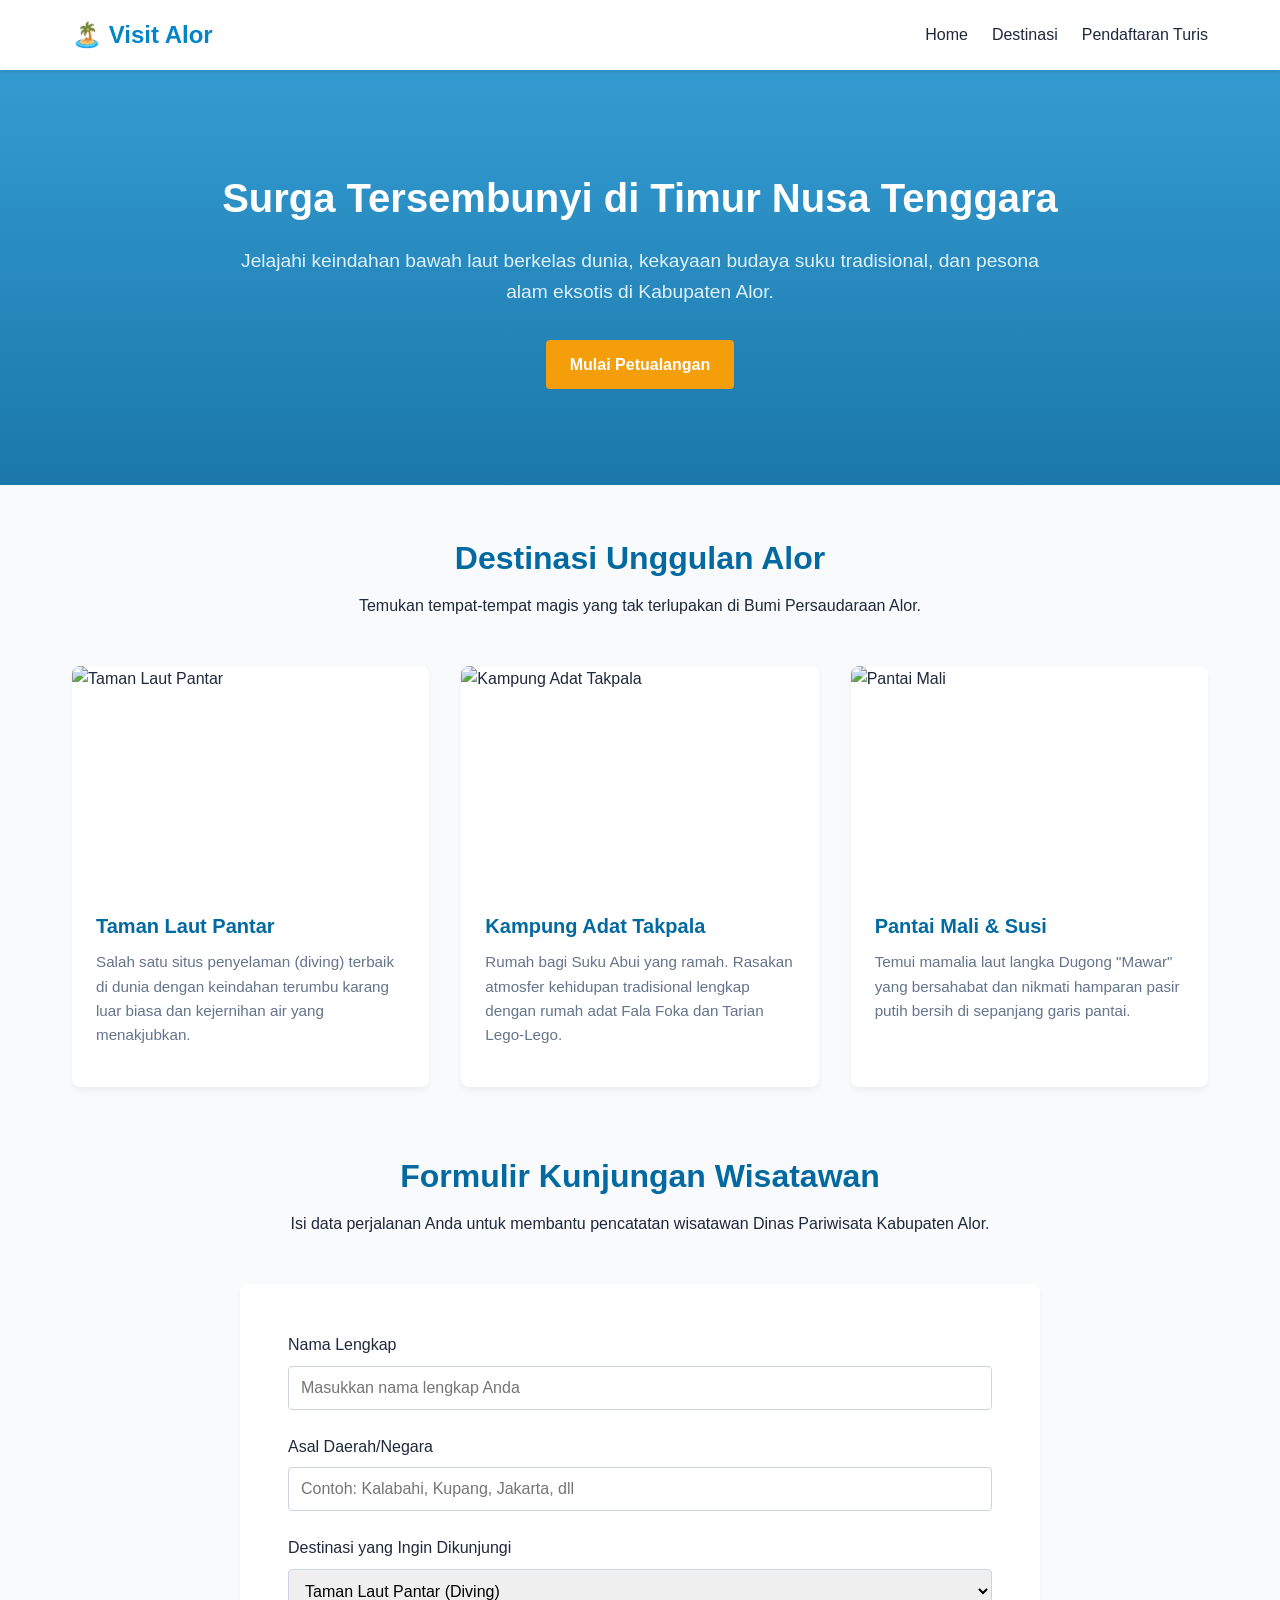
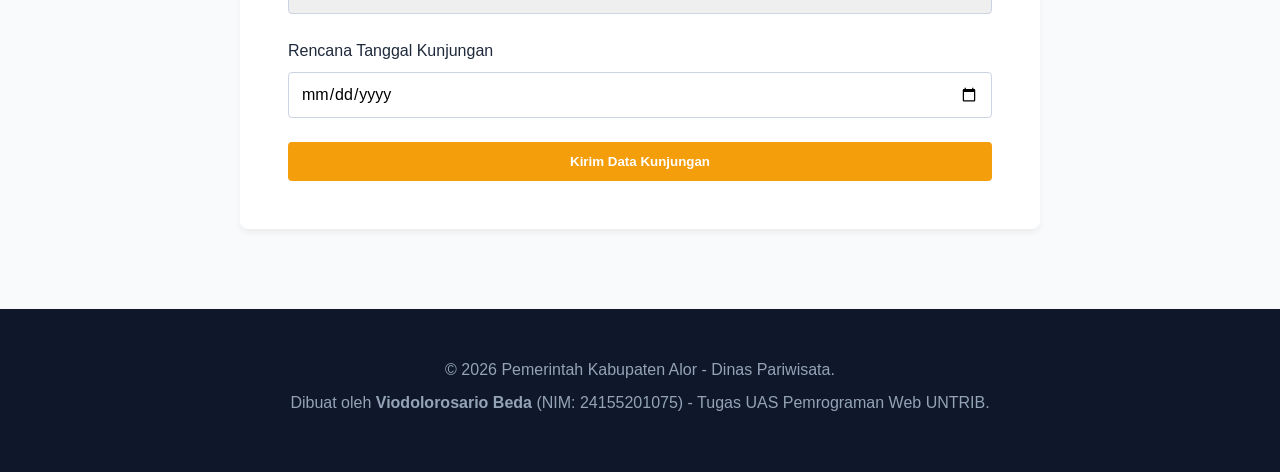
==== index.html @ 83e027a2 "Add files via upload" ====
<!DOCTYPE html>
<html lang="id">
<head>
    <meta charset="UTF-8">
    <meta name="viewport" content="width=device-width, initial-scale=1.0">
    <title>Sistem Informasi Pariwisata Kabupaten Alor - Visit Alor</title>
    <style>
        /* CSS Reset & Variable */
        :root {
            --primary-color: #0284c7;
            --primary-dark: #0369a1;
            --accent-color: #f59e0b;
            --text-dark: #1e293b;
            --text-light: #64748b;
            --bg-light: #f8fafc;
            --white: #ffffff;
        }

        * {
            margin: 0;
            padding: 0;
            box-sizing: border-box;
            font-family: 'Segoe UI', Tahoma, Geneva, Verdana, sans-serif;
        }

        body {
            background-color: var(--bg-light);
            color: var(--text-dark);
            line-height: 1.6;
            scroll-behavior: smooth;
        }

        /* Header & Navigation */
        header {
            background-color: var(--white);
            box-shadow: 0 2px 4px rgba(0,0,0,0.1);
            position: sticky;
            top: 0;
            z-index: 1000;
        }

        .navbar {
            max-width: 1200px;
            margin: 0 auto;
            display: flex;
            justify-content: space-between;
            align-items: center;
            padding: 1rem 2rem;
        }

        .logo {
            font-size: 1.5rem;
            font-weight: bold;
            color: var(--primary-color);
            display: flex;
            align-items: center;
            gap: 0.5rem;
        }

        .nav-links {
            list-style: none;
            display: flex;
            gap: 1.5rem;
        }

        .nav-links a {
            text-decoration: none;
            color: var(--text-dark);
            font-weight: 500;
            transition: color 0.3s;
        }

        .nav-links a:hover {
            color: var(--primary-color);
        }

        /* Hero Section */
        .hero {
            background: linear-gradient(rgba(2, 132, 199, 0.8), rgba(3, 105, 161, 0.9));
            color: var(--white);
            padding: 6rem 2rem;
            text-align: center;
        }

        .hero h1 {
            font-size: 2.5rem;
            margin-bottom: 1rem;
        }

        .hero p {
            font-size: 1.2rem;
            max-width: 800px;
            margin: 0 auto 2rem auto;
            color: #e0f2fe;
        }

        .btn {
            display: inline-block;
            background-color: var(--accent-color);
            color: var(--white);
            padding: 0.75rem 1.5rem;
            border-radius: 4px;
            text-decoration: none;
            font-weight: bold;
            transition: background-color 0.3s;
        }

        .btn:hover {
            background-color: #d97706;
        }

        /* Main Container */
        .container {
            max-width: 1200px;
            margin: 3rem auto;
            padding: 0 2rem;
        }

        .section-title {
            text-align: center;
            margin-bottom: 3rem;
        }

        .section-title h2 {
            font-size: 2rem;
            color: var(--primary-dark);
            margin-bottom: 0.5rem;
        }

        /* Destinasi Cards Grid */
        .grid {
            display: grid;
            grid-template-columns: repeat(auto-fit, minmax(300px, 1fr));
            gap: 2rem;
            margin-bottom: 4rem;
        }

        .card {
            background-color: var(--white);
            border-radius: 8px;
            overflow: hidden;
            box-shadow: 0 4px 6px rgba(0,0,0,0.05);
            transition: transform 0.3s;
        }

        .card:hover {
            transform: translateY(-5px);
        }

        .card-img {
            width: 100%;
            height: 220px;
            object-fit: cover;
            display: block;
        }

        .card-body {
            padding: 1.5rem;
        }

        .card-title {
            font-size: 1.25rem;
            color: var(--primary-dark);
            margin-bottom: 0.5rem;
        }

        .card-text {
            color: var(--text-light);
            font-size: 0.95rem;
            margin-bottom: 1rem;
        }

        /* Form Section */
        .booking-section {
            background-color: var(--white);
            border-radius: 8px;
            padding: 3rem;
            box-shadow: 0 4px 6px rgba(0,0,0,0.05);
            max-width: 800px;
            margin: 0 auto;
        }

        .form-group {
            margin-bottom: 1.5rem;
        }

        .form-group label {
            display: block;
            margin-bottom: 0.5rem;
            font-weight: 500;
        }

        .form-control {
            width: 100%;
            padding: 0.75rem;
            border: 1px solid #cbd5e1;
            border-radius: 4px;
            font-size: 1rem;
        }

        .form-control:focus {
            outline: none;
            border-color: var(--primary-color);
        }

        /* Footer */
        footer {
            background-color: #0f172a;
            color: #94a3b8;
            padding: 3rem 2rem;
            text-align: center;
            margin-top: 5rem;
        }

        footer p {
            margin-bottom: 0.5rem;
        }

        footer a {
            color: var(--primary-color);
            text-decoration: none;
        }
    </style>
</head>
<body>

    <header>
        <nav class="navbar">
            <div class="logo">🏝️ Visit Alor</div>
            <ul class="nav-links">
                <li><a href="#home">Home</a></li>
                <li><a href="#destinasi">Destinasi</a></li>
                <li><a href="#booking">Pendaftaran Turis</a></li>
            </ul>
        </nav>
    </header>

    <section class="hero" id="home">
        <h1>Surga Tersembunyi di Timur Nusa Tenggara</h1>
        <p>Jelajahi keindahan bawah laut berkelas dunia, kekayaan budaya suku tradisional, dan pesona alam eksotis di Kabupaten Alor.</p>
        <a href="#destinasi" class="btn">Mulai Petualangan</a>
    </section>

    <div class="container">
        
        <section id="destinasi">
            <div class="section-title">
                <h2>Destinasi Unggulan Alor</h2>
                <p>Temukan tempat-tempat magis yang tak terlupakan di Bumi Persaudaraan Alor.</p>
            </div>

            <div class="grid">
                <!-- Kartu 1: Taman Laut Pantar -->
                <div class="card">
                    <img src="images/pantar.jpg" alt="Taman Laut Pantar" class="card-img">
                    <div class="card-body">
                        <h3 class="card-title">Taman Laut Pantar</h3>
                        <p class="card-text">Salah satu situs penyelaman (diving) terbaik di dunia dengan keindahan terumbu karang luar biasa dan kejernihan air yang menakjubkan.</p>
                    </div>
                </div>

                <!-- Kartu 2: Kampung Adat Takpala -->
                <div class="card">
                    <img src="images/takpala.jpg" alt="Kampung Adat Takpala" class="card-img">
                    <div class="card-body">
                        <h3 class="card-title">Kampung Adat Takpala</h3>
                        <p class="card-text">Rumah bagi Suku Abui yang ramah. Rasakan atmosfer kehidupan tradisional lengkap dengan rumah adat Fala Foka dan Tarian Lego-Lego.</p>
                    </div>
                </div>

                <!-- Kartu 3: Pantai Mali (Dugong) -->
                <div class="card">
                    <img src="images/mali.jpg" alt="Pantai Mali" class="card-img">
                    <div class="card-body">
                        <h3 class="card-title">Pantai Mali & Susi</h3>
                        <p class="card-text">Temui mamalia laut langka Dugong "Mawar" yang bersahabat dan nikmati hamparan pasir putih bersih di sepanjang garis pantai.</p>
                    </div>
                </div>
            </div>
        </section>

        <section id="booking">
            <div class="section-title">
                <h2>Formulir Kunjungan Wisatawan</h2>
                <p>Isi data perjalanan Anda untuk membantu pencatatan wisatawan Dinas Pariwisata Kabupaten Alor.</p>
            </div>

            <div class="booking-section">
                <form id="visitForm" onsubmit="event.preventDefault(); alert('Pendaftaran Berhasil! Terima kasih telah berencana berkunjung ke Alor.');">
                    <div class="form-group">
                        <label for="nama">Nama Lengkap</label>
                        <input type="text" id="nama" class="form-control" placeholder="Masukkan nama lengkap Anda" required>
                    </div>
                    <div class="form-group">
                        <label for="asal">Asal Daerah/Negara</label>
                        <input type="text" id="asal" class="form-control" placeholder="Contoh: Kalabahi, Kupang, Jakarta, dll" required>
                    </div>
                    <div class="form-group">
                        <label for="destinasi-pilihan">Destinasi yang Ingin Dikunjungi</label>
                        <select id="destinasi-pilihan" class="form-control">
                            <option value="pantar">Taman Laut Pantar (Diving)</option>
                            <option value="takpala">Kampung Adat Takpala (Budaya)</option>
                            <option value="mali">Pantai Mali (Wisata Dugong)</option>
                        </select>
                    </div>
                    <div class="form-group">
                        <label for="tanggal">Rencana Tanggal Kunjungan</label>
                        <input type="date" id="tanggal" class="form-control" required>
                    </div>
                    <button type="submit" class="btn" style="width: 100%; border: none; cursor: pointer;">Kirim Data Kunjungan</button>
                </form>
            </div>
        </section>

    </div>

    <footer>
        <p>&copy; 2026 Pemerintah Kabupaten Alor - Dinas Pariwisata.</p>
        <p>Dibuat oleh <strong>Viodolorosario Beda</strong> (NIM: 24155201075) - Tugas UAS Pemrograman Web UNTRIB.</p>
    </footer>

</body>
</html>
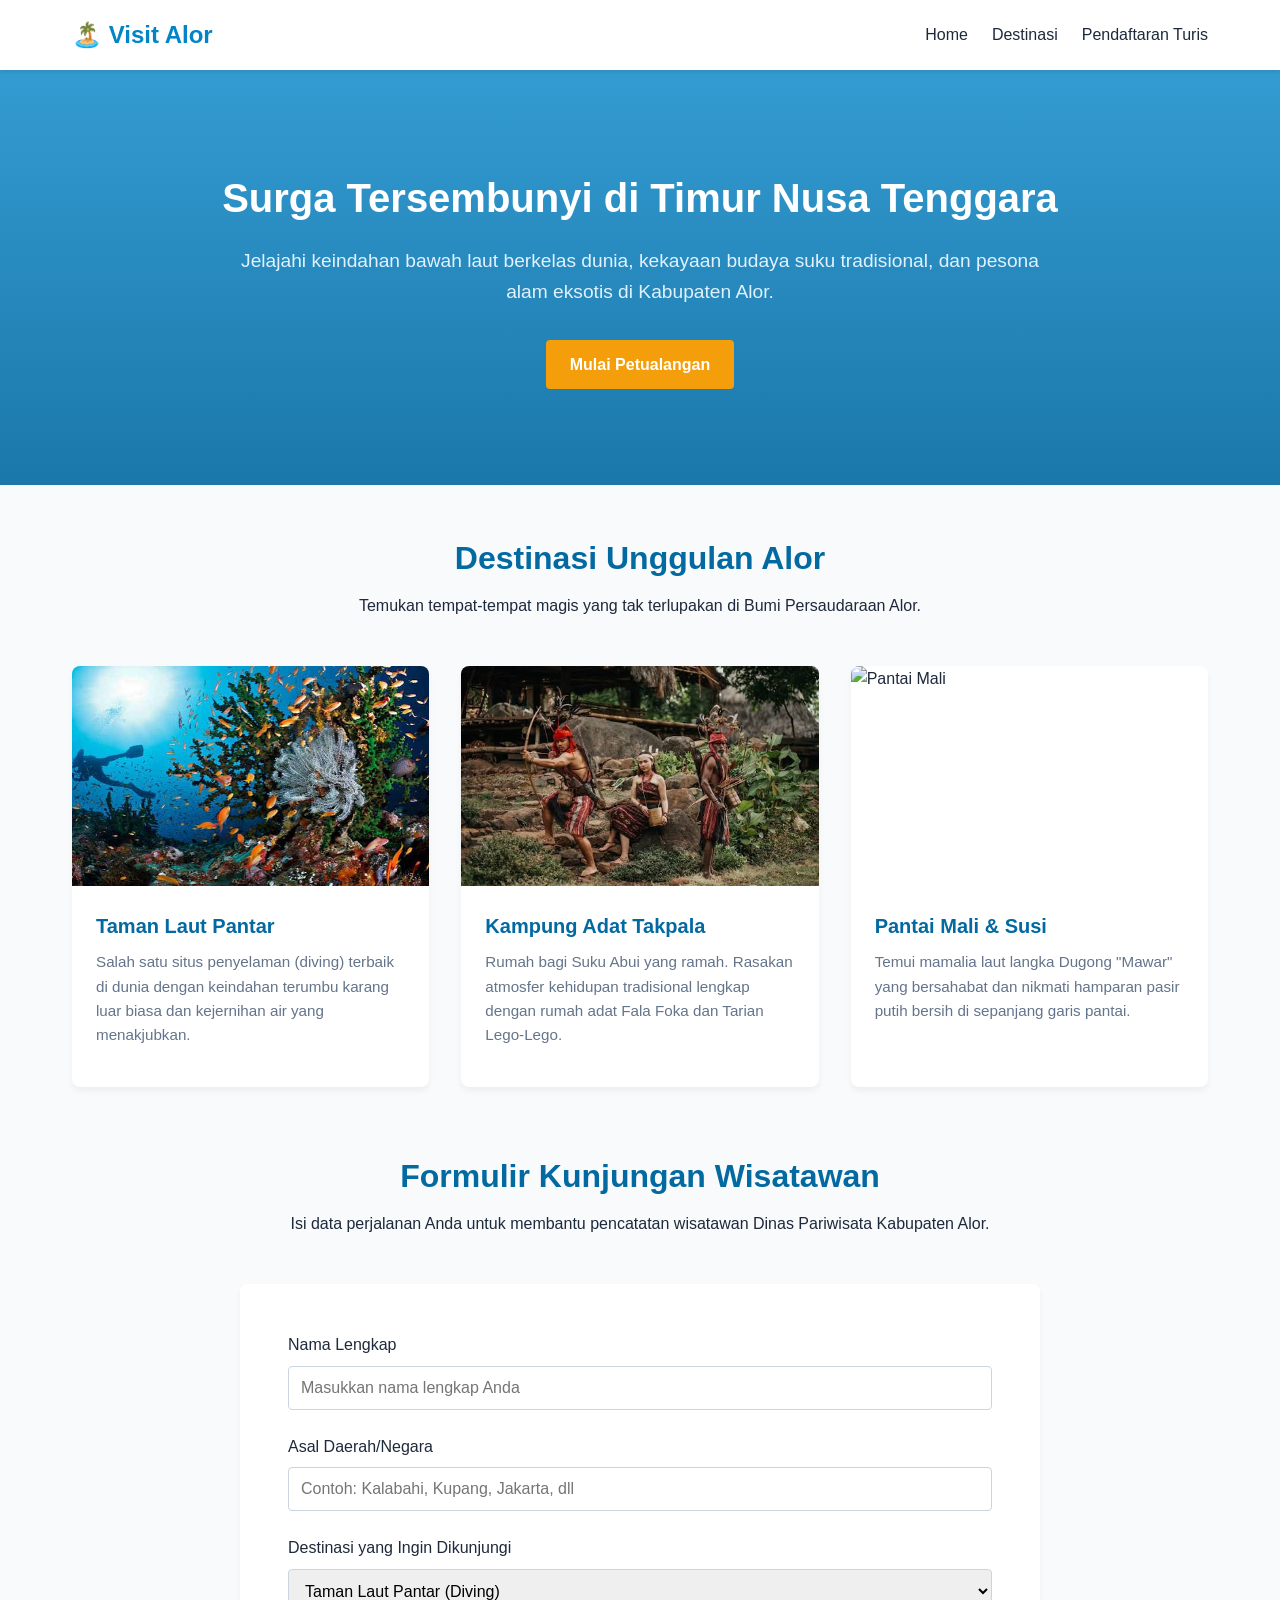
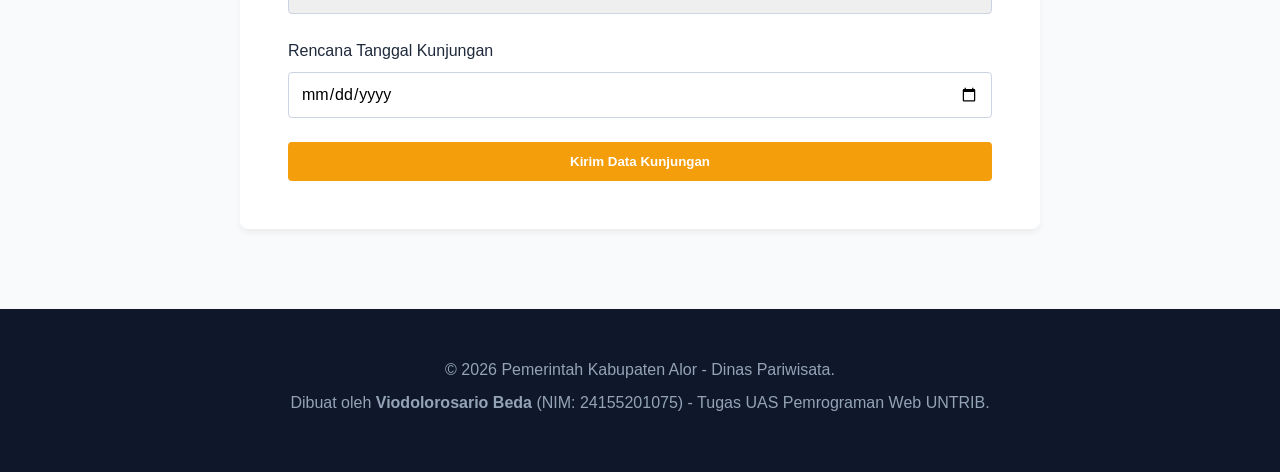
==== commit 26bf8334: "Add files via upload" ====
--- a/index.html
+++ b/index.html
@@ -252,7 +252,7 @@
             <div class="grid">
                 <!-- Kartu 1: Taman Laut Pantar -->
                 <div class="card">
-                    <img src="images/pantar.jpg" alt="Taman Laut Pantar" class="card-img">
+                    <img src="pantar.jpg" alt="Taman Laut Pantar" class="card-img">
                     <div class="card-body">
                         <h3 class="card-title">Taman Laut Pantar</h3>
                         <p class="card-text">Salah satu situs penyelaman (diving) terbaik di dunia dengan keindahan terumbu karang luar biasa dan kejernihan air yang menakjubkan.</p>
@@ -261,7 +261,7 @@
 
                 <!-- Kartu 2: Kampung Adat Takpala -->
                 <div class="card">
-                    <img src="images/takpala.jpg" alt="Kampung Adat Takpala" class="card-img">
+                    <img src="takpala.jpg" alt="Kampung Adat Takpala" class="card-img">
                     <div class="card-body">
                         <h3 class="card-title">Kampung Adat Takpala</h3>
                         <p class="card-text">Rumah bagi Suku Abui yang ramah. Rasakan atmosfer kehidupan tradisional lengkap dengan rumah adat Fala Foka dan Tarian Lego-Lego.</p>
@@ -270,7 +270,7 @@
 
                 <!-- Kartu 3: Pantai Mali (Dugong) -->
                 <div class="card">
-                    <img src="images/mali.jpg" alt="Pantai Mali" class="card-img">
+                    <img src="mali.jpg." alt="Pantai Mali" class="card-img">
                     <div class="card-body">
                         <h3 class="card-title">Pantai Mali & Susi</h3>
                         <p class="card-text">Temui mamalia laut langka Dugong "Mawar" yang bersahabat dan nikmati hamparan pasir putih bersih di sepanjang garis pantai.</p>
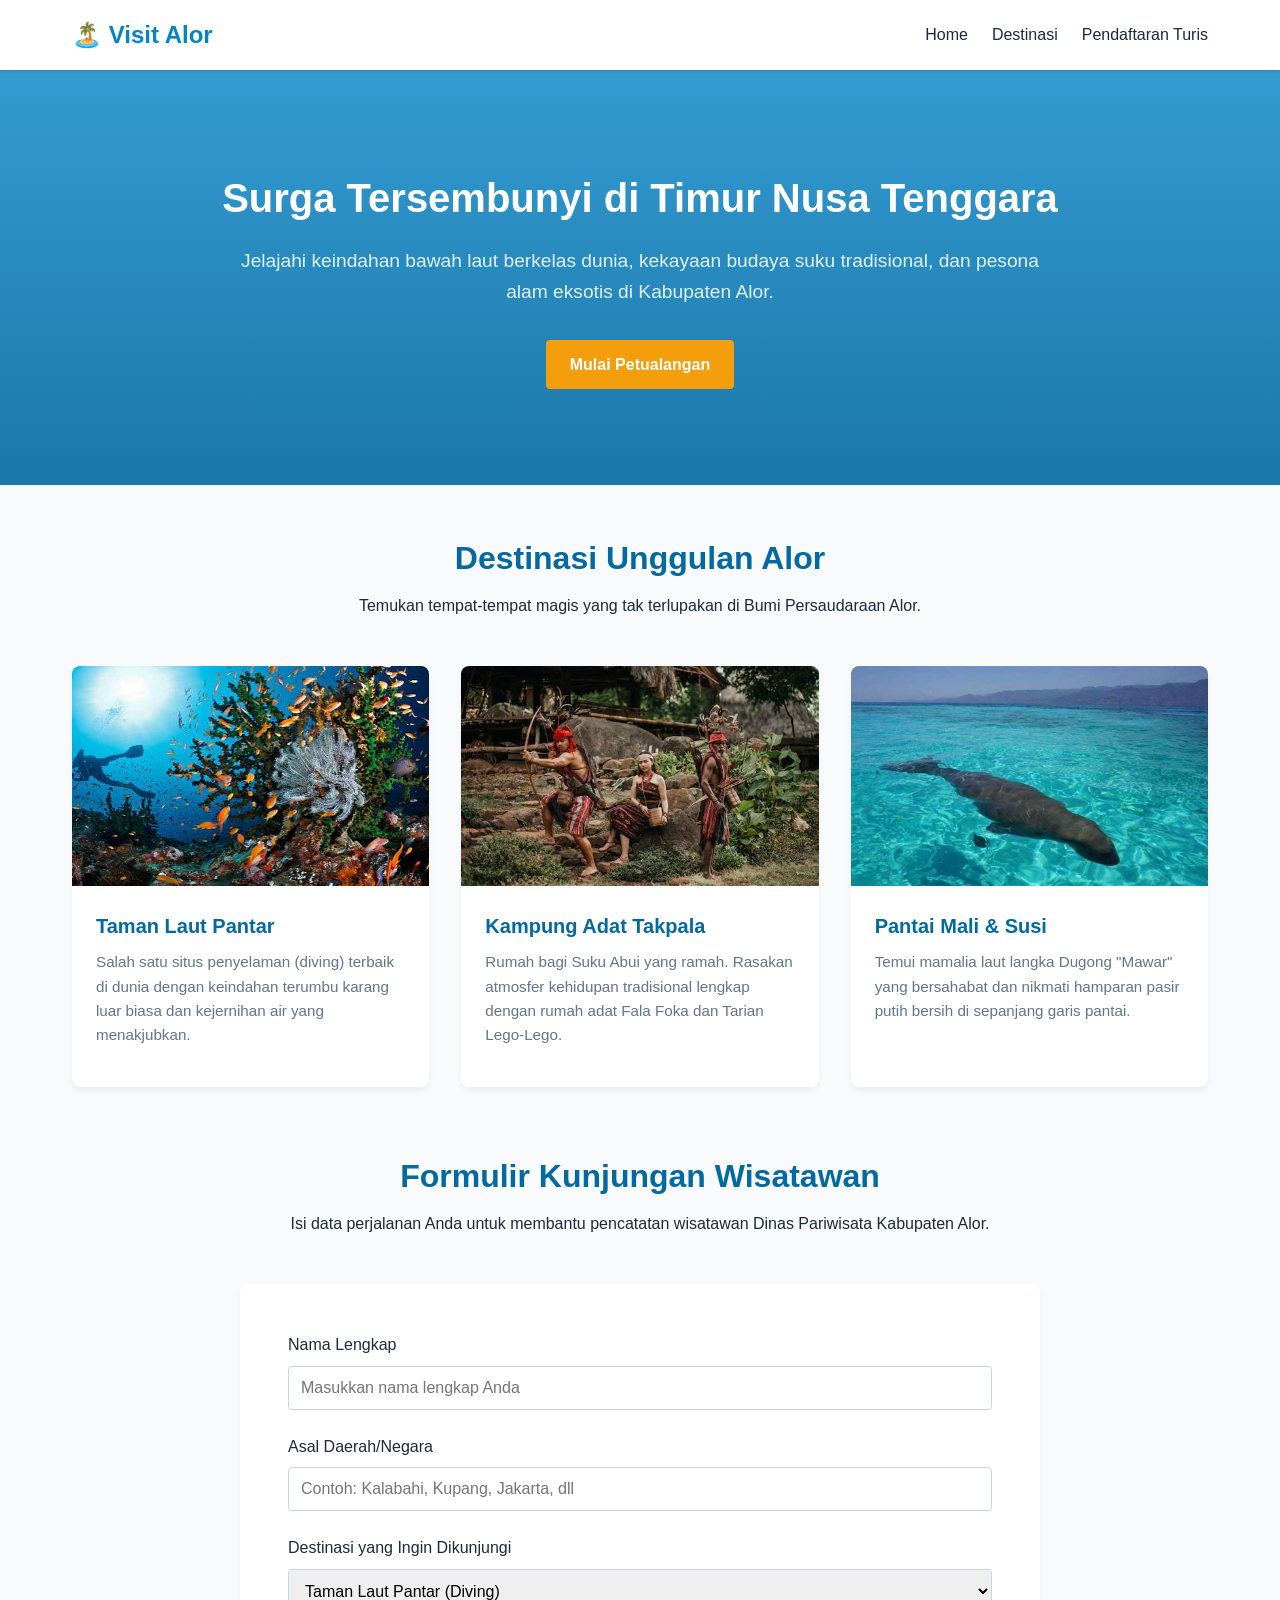
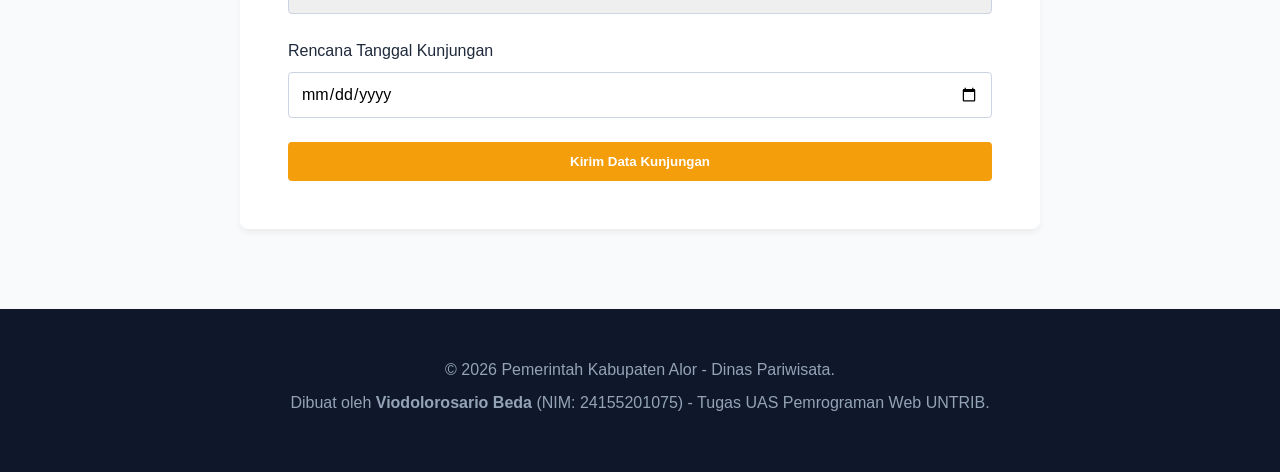
==== commit d8a9b7b3: "Add files via upload" ====
--- a/index.html
+++ b/index.html
@@ -270,7 +270,7 @@
 
                 <!-- Kartu 3: Pantai Mali (Dugong) -->
                 <div class="card">
-                    <img src="mali.jpg." alt="Pantai Mali" class="card-img">
+                    <img src="mali.jpg" alt="Pantai Mali" class="card-img">
                     <div class="card-body">
                         <h3 class="card-title">Pantai Mali & Susi</h3>
                         <p class="card-text">Temui mamalia laut langka Dugong "Mawar" yang bersahabat dan nikmati hamparan pasir putih bersih di sepanjang garis pantai.</p>
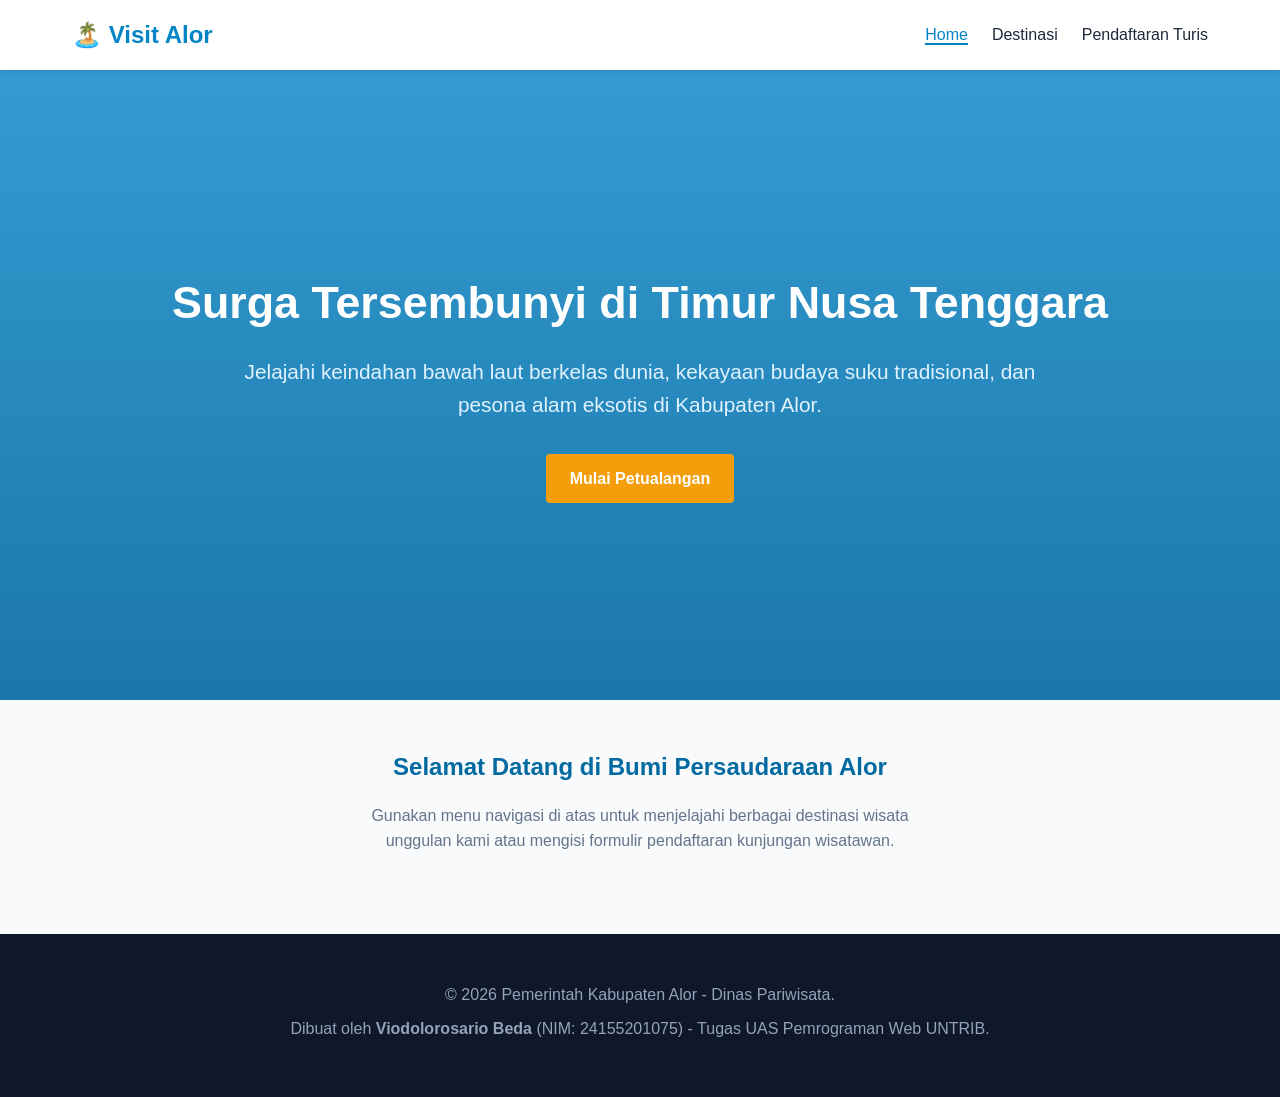
==== commit b4b799cd: "Add files via upload" ====
--- a/index.html
+++ b/index.html
@@ -27,7 +27,6 @@
             background-color: var(--bg-light);
             color: var(--text-dark);
             line-height: 1.6;
-            scroll-behavior: smooth;
         }
 
         /* Header & Navigation */
@@ -70,25 +69,31 @@
             transition: color 0.3s;
         }
 
-        .nav-links a:hover {
+        .nav-links a:hover, .nav-links a.active {
             color: var(--primary-color);
+            border-bottom: 2px solid var(--primary-color);
         }
 
         /* Hero Section */
         .hero {
             background: linear-gradient(rgba(2, 132, 199, 0.8), rgba(3, 105, 161, 0.9));
             color: var(--white);
-            padding: 6rem 2rem;
+            padding: 8rem 2rem;
             text-align: center;
+            min-height: 70vh;
+            display: flex;
+            flex-direction: column;
+            justify-content: center;
+            align-items: center;
         }
 
         .hero h1 {
-            font-size: 2.5rem;
+            font-size: 2.8rem;
             margin-bottom: 1rem;
         }
 
         .hero p {
-            font-size: 1.2rem;
+            font-size: 1.3rem;
             max-width: 800px;
             margin: 0 auto 2rem auto;
             color: #e0f2fe;
@@ -114,93 +119,7 @@
             max-width: 1200px;
             margin: 3rem auto;
             padding: 0 2rem;
-        }
-
-        .section-title {
             text-align: center;
-            margin-bottom: 3rem;
-        }
-
-        .section-title h2 {
-            font-size: 2rem;
-            color: var(--primary-dark);
-            margin-bottom: 0.5rem;
-        }
-
-        /* Destinasi Cards Grid */
-        .grid {
-            display: grid;
-            grid-template-columns: repeat(auto-fit, minmax(300px, 1fr));
-            gap: 2rem;
-            margin-bottom: 4rem;
-        }
-
-        .card {
-            background-color: var(--white);
-            border-radius: 8px;
-            overflow: hidden;
-            box-shadow: 0 4px 6px rgba(0,0,0,0.05);
-            transition: transform 0.3s;
-        }
-
-        .card:hover {
-            transform: translateY(-5px);
-        }
-
-        .card-img {
-            width: 100%;
-            height: 220px;
-            object-fit: cover;
-            display: block;
-        }
-
-        .card-body {
-            padding: 1.5rem;
-        }
-
-        .card-title {
-            font-size: 1.25rem;
-            color: var(--primary-dark);
-            margin-bottom: 0.5rem;
-        }
-
-        .card-text {
-            color: var(--text-light);
-            font-size: 0.95rem;
-            margin-bottom: 1rem;
-        }
-
-        /* Form Section */
-        .booking-section {
-            background-color: var(--white);
-            border-radius: 8px;
-            padding: 3rem;
-            box-shadow: 0 4px 6px rgba(0,0,0,0.05);
-            max-width: 800px;
-            margin: 0 auto;
-        }
-
-        .form-group {
-            margin-bottom: 1.5rem;
-        }
-
-        .form-group label {
-            display: block;
-            margin-bottom: 0.5rem;
-            font-weight: 500;
-        }
-
-        .form-control {
-            width: 100%;
-            padding: 0.75rem;
-            border: 1px solid #cbd5e1;
-            border-radius: 4px;
-            font-size: 1rem;
-        }
-
-        .form-control:focus {
-            outline: none;
-            border-color: var(--primary-color);
         }
 
         /* Footer */
@@ -215,11 +134,6 @@
         footer p {
             margin-bottom: 0.5rem;
         }
-
-        footer a {
-            color: var(--primary-color);
-            text-decoration: none;
-        }
     </style>
 </head>
 <body>
@@ -228,90 +142,22 @@
         <nav class="navbar">
             <div class="logo">🏝️ Visit Alor</div>
             <ul class="nav-links">
-                <li><a href="#home">Home</a></li>
-                <li><a href="#destinasi">Destinasi</a></li>
-                <li><a href="#booking">Pendaftaran Turis</a></li>
+                <li><a href="index.html" class="active">Home</a></li>
+                <li><a href="destinasi.html">Destinasi</a></li>
+                <li><a href="pendaftaran.html">Pendaftaran Turis</a></li>
             </ul>
         </nav>
     </header>
 
-    <section class="hero" id="home">
+    <section class="hero">
         <h1>Surga Tersembunyi di Timur Nusa Tenggara</h1>
         <p>Jelajahi keindahan bawah laut berkelas dunia, kekayaan budaya suku tradisional, dan pesona alam eksotis di Kabupaten Alor.</p>
-        <a href="#destinasi" class="btn">Mulai Petualangan</a>
+        <a href="destinasi.html" class="btn">Mulai Petualangan</a>
     </section>
 
     <div class="container">
-        
-        <section id="destinasi">
-            <div class="section-title">
-                <h2>Destinasi Unggulan Alor</h2>
-                <p>Temukan tempat-tempat magis yang tak terlupakan di Bumi Persaudaraan Alor.</p>
-            </div>
-
-            <div class="grid">
-                <!-- Kartu 1: Taman Laut Pantar -->
-                <div class="card">
-                    <img src="pantar.jpg" alt="Taman Laut Pantar" class="card-img">
-                    <div class="card-body">
-                        <h3 class="card-title">Taman Laut Pantar</h3>
-                        <p class="card-text">Salah satu situs penyelaman (diving) terbaik di dunia dengan keindahan terumbu karang luar biasa dan kejernihan air yang menakjubkan.</p>
-                    </div>
-                </div>
-
-                <!-- Kartu 2: Kampung Adat Takpala -->
-                <div class="card">
-                    <img src="takpala.jpg" alt="Kampung Adat Takpala" class="card-img">
-                    <div class="card-body">
-                        <h3 class="card-title">Kampung Adat Takpala</h3>
-                        <p class="card-text">Rumah bagi Suku Abui yang ramah. Rasakan atmosfer kehidupan tradisional lengkap dengan rumah adat Fala Foka dan Tarian Lego-Lego.</p>
-                    </div>
-                </div>
-
-                <!-- Kartu 3: Pantai Mali (Dugong) -->
-                <div class="card">
-                    <img src="mali.jpg" alt="Pantai Mali" class="card-img">
-                    <div class="card-body">
-                        <h3 class="card-title">Pantai Mali & Susi</h3>
-                        <p class="card-text">Temui mamalia laut langka Dugong "Mawar" yang bersahabat dan nikmati hamparan pasir putih bersih di sepanjang garis pantai.</p>
-                    </div>
-                </div>
-            </div>
-        </section>
-
-        <section id="booking">
-            <div class="section-title">
-                <h2>Formulir Kunjungan Wisatawan</h2>
-                <p>Isi data perjalanan Anda untuk membantu pencatatan wisatawan Dinas Pariwisata Kabupaten Alor.</p>
-            </div>
-
-            <div class="booking-section">
-                <form id="visitForm" onsubmit="event.preventDefault(); alert('Pendaftaran Berhasil! Terima kasih telah berencana berkunjung ke Alor.');">
-                    <div class="form-group">
-                        <label for="nama">Nama Lengkap</label>
-                        <input type="text" id="nama" class="form-control" placeholder="Masukkan nama lengkap Anda" required>
-                    </div>
-                    <div class="form-group">
-                        <label for="asal">Asal Daerah/Negara</label>
-                        <input type="text" id="asal" class="form-control" placeholder="Contoh: Kalabahi, Kupang, Jakarta, dll" required>
-                    </div>
-                    <div class="form-group">
-                        <label for="destinasi-pilihan">Destinasi yang Ingin Dikunjungi</label>
-                        <select id="destinasi-pilihan" class="form-control">
-                            <option value="pantar">Taman Laut Pantar (Diving)</option>
-                            <option value="takpala">Kampung Adat Takpala (Budaya)</option>
-                            <option value="mali">Pantai Mali (Wisata Dugong)</option>
-                        </select>
-                    </div>
-                    <div class="form-group">
-                        <label for="tanggal">Rencana Tanggal Kunjungan</label>
-                        <input type="date" id="tanggal" class="form-control" required>
-                    </div>
-                    <button type="submit" class="btn" style="width: 100%; border: none; cursor: pointer;">Kirim Data Kunjungan</button>
-                </form>
-            </div>
-        </section>
-
+        <h2 style="color: var(--primary-dark); margin-bottom: 1rem;">Selamat Datang di Bumi Persaudaraan Alor</h2>
+        <p style="color: var(--text-light); max-width: 600px; margin: 0 auto;">Gunakan menu navigasi di atas untuk menjelajahi berbagai destinasi wisata unggulan kami atau mengisi formulir pendaftaran kunjungan wisatawan.</p>
     </div>
 
     <footer>
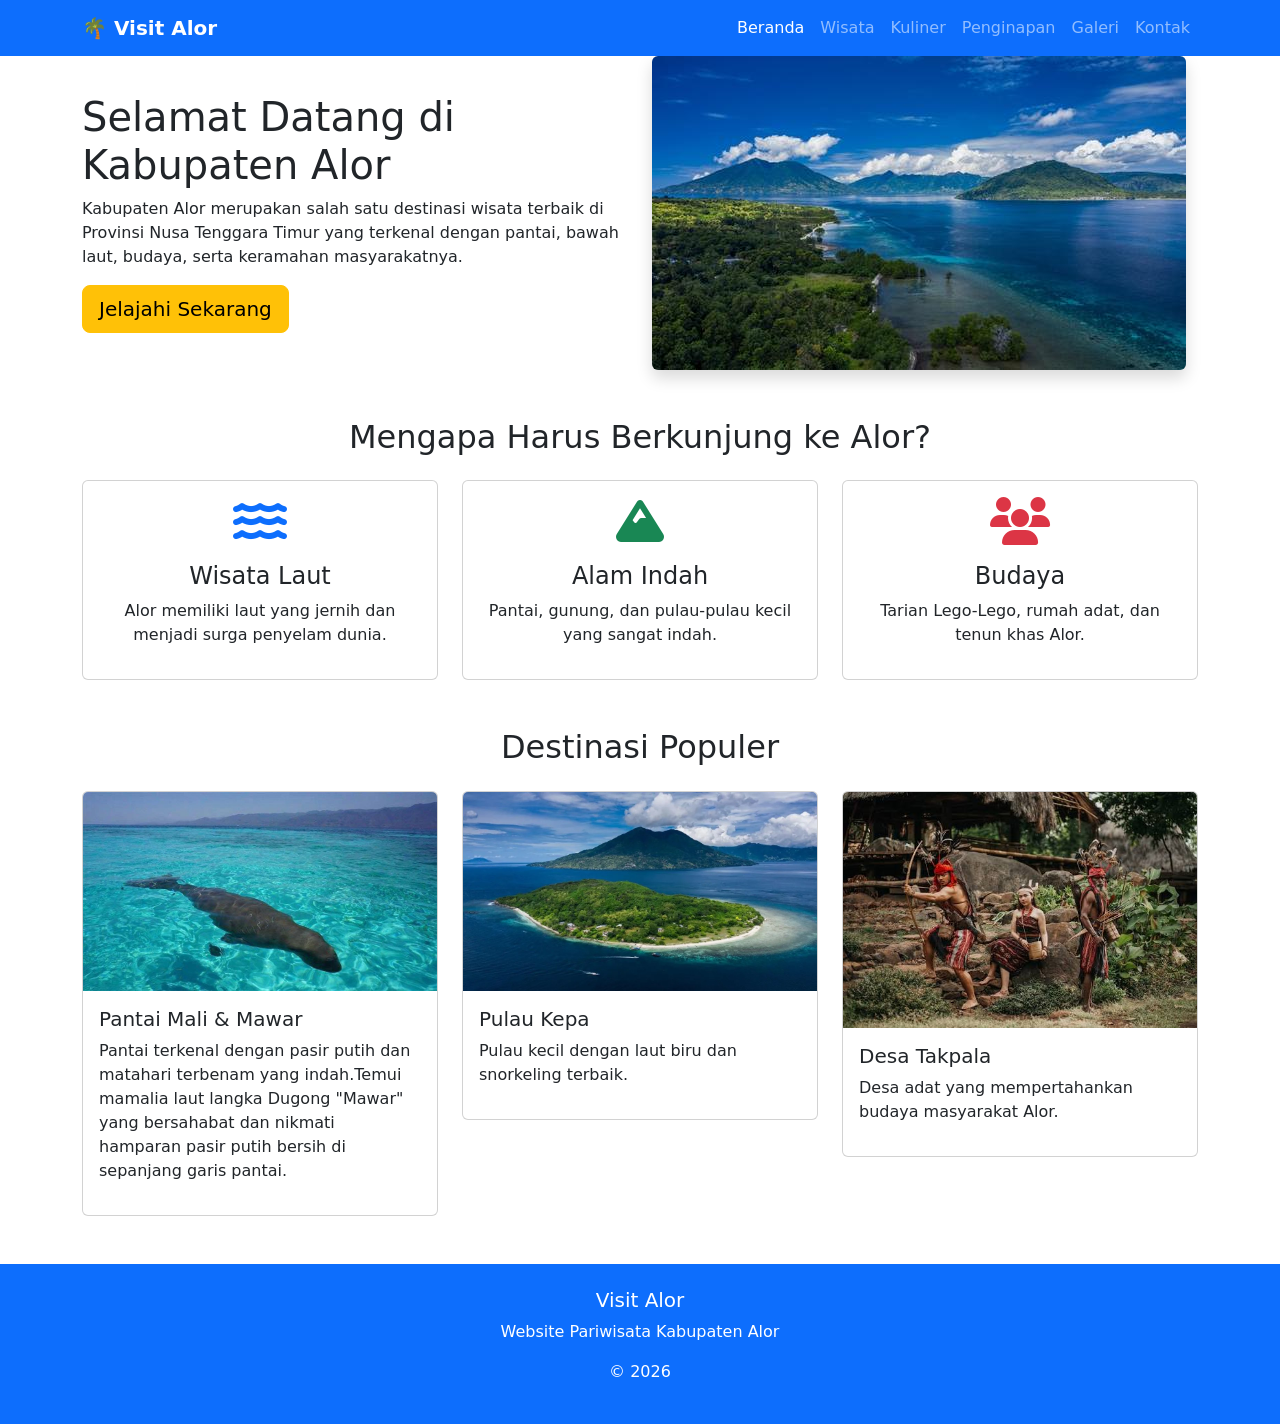
==== commit befc312e: "Add files via upload" ====
--- a/index.html
+++ b/index.html
@@ -3,167 +3,312 @@
 <head>
     <meta charset="UTF-8">
     <meta name="viewport" content="width=device-width, initial-scale=1.0">
-    <title>Sistem Informasi Pariwisata Kabupaten Alor - Visit Alor</title>
-    <style>
-        /* CSS Reset & Variable */
-        :root {
-            --primary-color: #0284c7;
-            --primary-dark: #0369a1;
-            --accent-color: #f59e0b;
-            --text-dark: #1e293b;
-            --text-light: #64748b;
-            --bg-light: #f8fafc;
-            --white: #ffffff;
-        }
-
-        * {
-            margin: 0;
-            padding: 0;
-            box-sizing: border-box;
-            font-family: 'Segoe UI', Tahoma, Geneva, Verdana, sans-serif;
-        }
-
-        body {
-            background-color: var(--bg-light);
-            color: var(--text-dark);
-            line-height: 1.6;
-        }
-
-        /* Header & Navigation */
-        header {
-            background-color: var(--white);
-            box-shadow: 0 2px 4px rgba(0,0,0,0.1);
-            position: sticky;
-            top: 0;
-            z-index: 1000;
-        }
-
-        .navbar {
-            max-width: 1200px;
-            margin: 0 auto;
-            display: flex;
-            justify-content: space-between;
-            align-items: center;
-            padding: 1rem 2rem;
-        }
-
-        .logo {
-            font-size: 1.5rem;
-            font-weight: bold;
-            color: var(--primary-color);
-            display: flex;
-            align-items: center;
-            gap: 0.5rem;
-        }
-
-        .nav-links {
-            list-style: none;
-            display: flex;
-            gap: 1.5rem;
-        }
-
-        .nav-links a {
-            text-decoration: none;
-            color: var(--text-dark);
-            font-weight: 500;
-            transition: color 0.3s;
-        }
-
-        .nav-links a:hover, .nav-links a.active {
-            color: var(--primary-color);
-            border-bottom: 2px solid var(--primary-color);
-        }
-
-        /* Hero Section */
-        .hero {
-            background: linear-gradient(rgba(2, 132, 199, 0.8), rgba(3, 105, 161, 0.9));
-            color: var(--white);
-            padding: 8rem 2rem;
-            text-align: center;
-            min-height: 70vh;
-            display: flex;
-            flex-direction: column;
-            justify-content: center;
-            align-items: center;
-        }
-
-        .hero h1 {
-            font-size: 2.8rem;
-            margin-bottom: 1rem;
-        }
-
-        .hero p {
-            font-size: 1.3rem;
-            max-width: 800px;
-            margin: 0 auto 2rem auto;
-            color: #e0f2fe;
-        }
-
-        .btn {
-            display: inline-block;
-            background-color: var(--accent-color);
-            color: var(--white);
-            padding: 0.75rem 1.5rem;
-            border-radius: 4px;
-            text-decoration: none;
-            font-weight: bold;
-            transition: background-color 0.3s;
-        }
-
-        .btn:hover {
-            background-color: #d97706;
-        }
-
-        /* Main Container */
-        .container {
-            max-width: 1200px;
-            margin: 3rem auto;
-            padding: 0 2rem;
-            text-align: center;
-        }
-
-        /* Footer */
-        footer {
-            background-color: #0f172a;
-            color: #94a3b8;
-            padding: 3rem 2rem;
-            text-align: center;
-            margin-top: 5rem;
-        }
-
-        footer p {
-            margin-bottom: 0.5rem;
-        }
-    </style>
+    <title>Visit Alor - Pariwisata Kabupaten Alor</title>
+
+    <!-- Bootstrap -->
+    <link href="https://cdn.jsdelivr.net/npm/bootstrap@5.3.3/dist/css/bootstrap.min.css" rel="stylesheet">
+
+    <!-- CSS -->
+    <link rel="stylesheet" href="css/style.css">
+
+    <!-- Font Awesome -->
+    <link rel="stylesheet"
+    href="https://cdnjs.cloudflare.com/ajax/libs/font-awesome/6.5.2/css/all.min.css">
 </head>
+
 <body>
 
-    <header>
-        <nav class="navbar">
-            <div class="logo">🏝️ Visit Alor</div>
-            <ul class="nav-links">
-                <li><a href="index.html" class="active">Home</a></li>
-                <li><a href="destinasi.html">Destinasi</a></li>
-                <li><a href="pendaftaran.html">Pendaftaran Turis</a></li>
+<!-- Navbar -->
+<nav class="navbar navbar-expand-lg navbar-dark bg-primary sticky-top">
+    <div class="container">
+
+        <a class="navbar-brand fw-bold" href="#">
+            🌴 Visit Alor
+        </a>
+
+        <button class="navbar-toggler" data-bs-toggle="collapse" data-bs-target="#menu">
+            <span class="navbar-toggler-icon"></span>
+        </button>
+
+        <div class="collapse navbar-collapse" id="menu">
+
+            <ul class="navbar-nav ms-auto">
+
+                <li class="nav-item">
+                    <a class="nav-link active" href="#">Beranda</a>
+                </li>
+
+                <li class="nav-item">
+                    <a class="nav-link" href="wisata.html">Wisata</a>
+                </li>
+
+                <li class="nav-item">
+                    <a class="nav-link" href="kuliner.html">Kuliner</a>
+                </li>
+
+                <li class="nav-item">
+                    <a class="nav-link" href="penginapan.html">Penginapan</a>
+                </li>
+
+                <li class="nav-item">
+                    <a class="nav-link" href="galeri.html">Galeri</a>
+                </li>
+
+                <li class="nav-item">
+                    <a class="nav-link" href="kontak.html">Kontak</a>
+                </li>
+
             </ul>
-        </nav>
-    </header>
-
-    <section class="hero">
-        <h1>Surga Tersembunyi di Timur Nusa Tenggara</h1>
-        <p>Jelajahi keindahan bawah laut berkelas dunia, kekayaan budaya suku tradisional, dan pesona alam eksotis di Kabupaten Alor.</p>
-        <a href="destinasi.html" class="btn">Mulai Petualangan</a>
-    </section>
+
+        </div>
+
+    </div>
+</nav>
+
+<!-- Hero -->
+<section class="hero">
 
     <div class="container">
-        <h2 style="color: var(--primary-dark); margin-bottom: 1rem;">Selamat Datang di Bumi Persaudaraan Alor</h2>
-        <p style="color: var(--text-light); max-width: 600px; margin: 0 auto;">Gunakan menu navigasi di atas untuk menjelajahi berbagai destinasi wisata unggulan kami atau mengisi formulir pendaftaran kunjungan wisatawan.</p>
+
+        <div class="row align-items-center">
+
+            <div class="col-md-6">
+
+                <h1>Selamat Datang di Kabupaten Alor</h1>
+
+                <p>
+
+Kabupaten Alor merupakan salah satu destinasi wisata terbaik di
+Provinsi Nusa Tenggara Timur yang terkenal dengan pantai, bawah laut,
+budaya, serta keramahan masyarakatnya.
+
+                </p>
+
+                <a href="wisata.html" class="btn btn-warning btn-lg">
+
+Jelajahi Sekarang
+
+                </a>
+
+            </div>
+
+            <div class="col-md-6">
+
+                <img src="alor.jpg"
+                class="img-fluid rounded shadow">
+
+            </div>
+
+        </div>
+
     </div>
 
-    <footer>
-        <p>&copy; 2026 Pemerintah Kabupaten Alor - Dinas Pariwisata.</p>
-        <p>Dibuat oleh <strong>Viodolorosario Beda</strong> (NIM: 24155201075) - Tugas UAS Pemrograman Web UNTRIB.</p>
-    </footer>
+</section>
+
+<!-- Tentang -->
+
+<section class="container mt-5">
+
+<h2 class="text-center mb-4">
+
+Mengapa Harus Berkunjung ke Alor?
+
+</h2>
+
+<div class="row">
+
+<div class="col-md-4">
+
+<div class="card">
+
+<div class="card-body text-center">
+
+<i class="fa-solid fa-water fa-3x text-primary"></i>
+
+<h4 class="mt-3">
+
+Wisata Laut
+
+</h4>
+
+<p>
+
+Alor memiliki laut yang jernih dan menjadi surga penyelam dunia.
+
+</p>
+
+</div>
+
+</div>
+
+</div>
+
+<div class="col-md-4">
+
+<div class="card">
+
+<div class="card-body text-center">
+
+<i class="fa-solid fa-mountain fa-3x text-success"></i>
+
+<h4 class="mt-3">
+
+Alam Indah
+
+</h4>
+
+<p>
+
+Pantai, gunung, dan pulau-pulau kecil yang sangat indah.
+
+</p>
+
+</div>
+
+</div>
+
+</div>
+
+<div class="col-md-4">
+
+<div class="card">
+
+<div class="card-body text-center">
+
+<i class="fa-solid fa-users fa-3x text-danger"></i>
+
+<h4 class="mt-3">
+
+Budaya
+
+</h4>
+
+<p>
+
+Tarian Lego-Lego, rumah adat, dan tenun khas Alor.
+
+</p>
+
+</div>
+
+</div>
+
+</div>
+
+</div>
+
+</section>
+
+<!-- Destinasi -->
+
+<section class="container mt-5">
+
+<h2 class="text-center">
+
+Destinasi Populer
+
+</h2>
+
+<div class="row mt-4">
+
+<div class="col-md-4">
+
+<div class="card">
+
+<img src="mali.jpg" class="card-img-top">
+
+<div class="card-body">
+
+<h5>Pantai Mali & Mawar</h5>
+
+<p>
+
+Pantai terkenal dengan pasir putih dan matahari terbenam yang indah.Temui mamalia laut langka Dugong "Mawar" yang bersahabat dan nikmati hamparan pasir putih bersih di sepanjang garis pantai.
+
+</p>
+
+</div>
+
+</div>
+
+</div>
+
+<div class="col-md-4">
+
+<div class="card">
+
+<img src="kepa.jpg" class="card-img-top">
+
+<div class="card-body">
+
+<h5>Pulau Kepa</h5>
+
+<p>
+
+Pulau kecil dengan laut biru dan snorkeling terbaik.
+
+</p>
+
+</div>
+
+</div>
+
+</div>
+
+<div class="col-md-4">
+
+<div class="card">
+
+<img src="takpala.jpg" class="card-img-top">
+
+<div class="card-body">
+
+<h5>Desa Takpala</h5>
+
+<p>
+
+Desa adat yang mempertahankan budaya masyarakat Alor.
+
+</p>
+
+</div>
+
+</div>
+
+</div>
+
+</div>
+
+</section>
+
+<!-- Footer -->
+
+<footer class="bg-primary text-white text-center mt-5 p-4">
+
+<h5>
+
+Visit Alor
+
+</h5>
+
+<p>
+
+Website Pariwisata Kabupaten Alor
+
+</p>
+
+<p>
+
+© 2026
+
+</p>
+
+</footer>
+
+<script src="https://cdn.jsdelivr.net/npm/bootstrap@5.3.3/dist/js/bootstrap.bundle.min.js"></script>
+
+<script src="js/script.js"></script>
 
 </body>
+
 </html>
